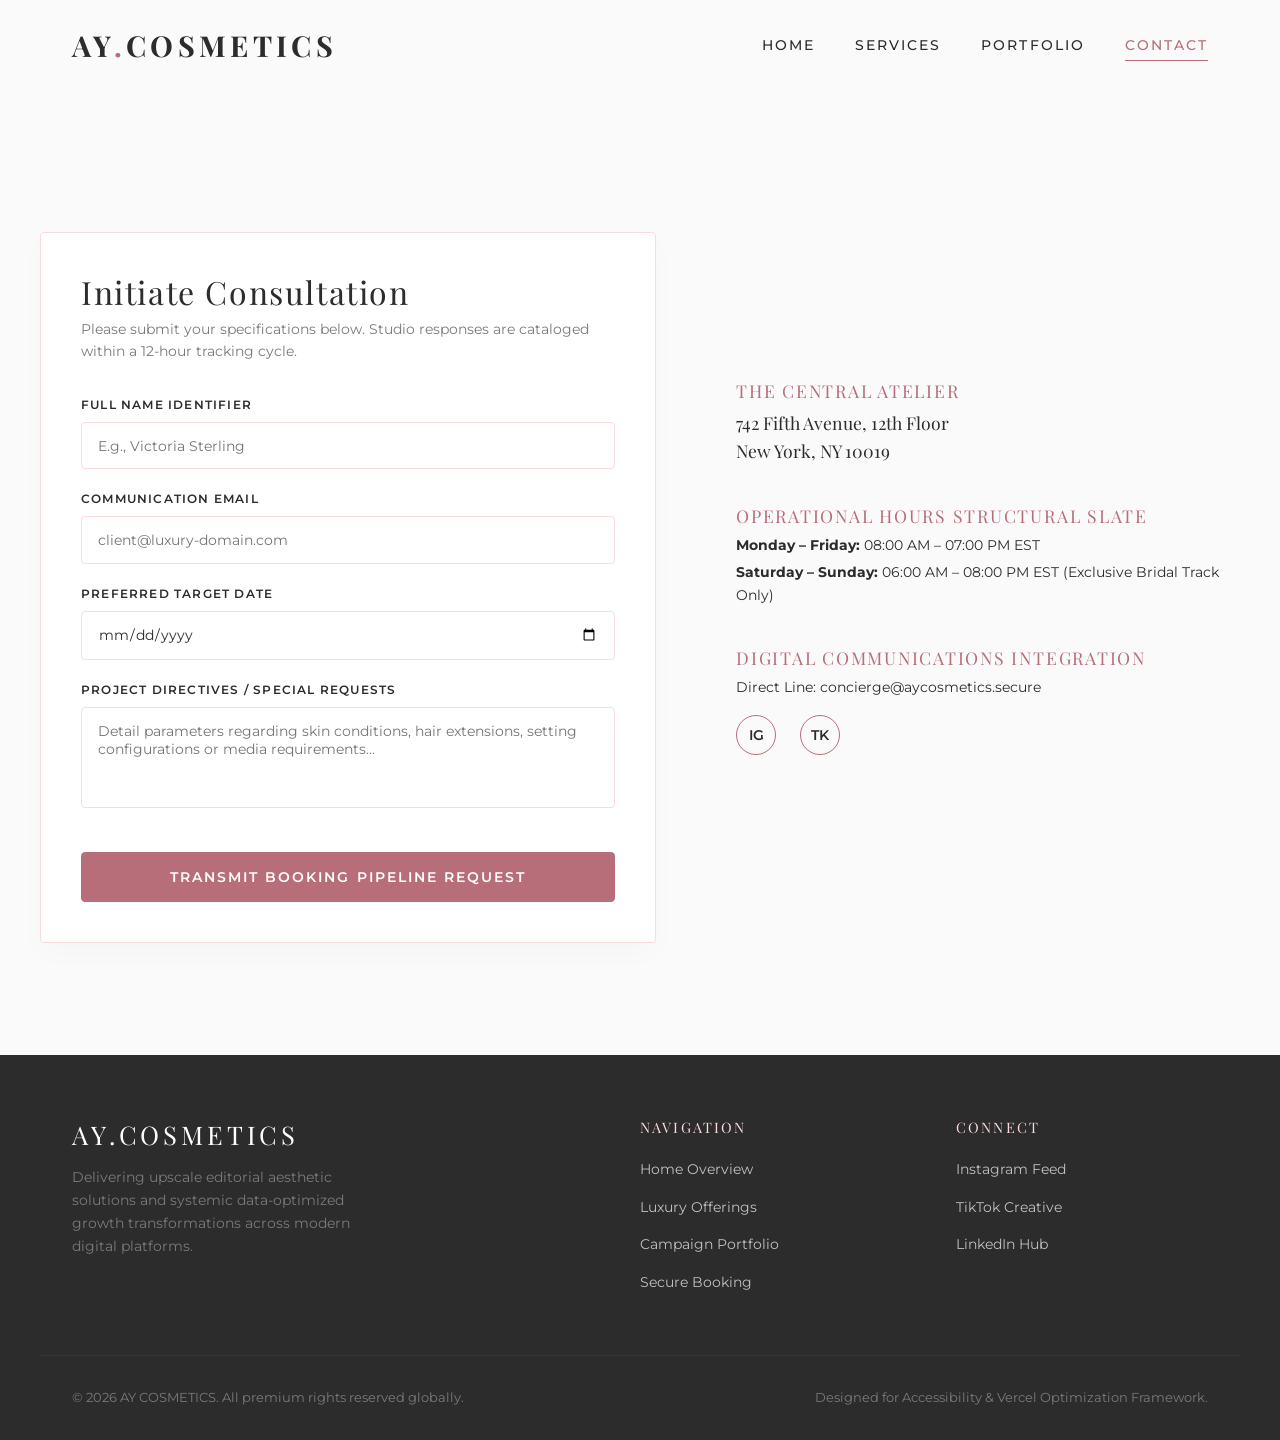
==== contact.html @ 00020fd4 "Add files via upload" ====
<!DOCTYPE html>
<html lang="en">
<head>
    <meta charset="UTF-8">
    <meta name="viewport" content="width=device-width, initial-scale=1.0">
    <title>Secure Luxury Studio Booking | Contact AY COSMETICS</title>
    <meta name="description" content="Connect directly with our luxury consultation office. Instant response processing for upscale B2C booking schedules, maps, and studio operations.">
    
    <link rel="preconnect" href="https://fonts.googleapis.com">
    <link rel="preconnect" href="https://fonts.gstatic.com" crossorigin>
    <link href="https://fonts.googleapis.com/css2?family=Montserrat:wght@400;500;600&family=Playfair+Display:ital,wght@0,400;0,700;1,400&display=swap" rel="stylesheet">
    
    <link rel="stylesheet" href="style.css">
</head>
<body>

    <header>
        <div class="container nav-container">
            <a href="index.html" class="logo">AY<span>.</span>COSMETICS</a>
            <nav aria-label="Main Navigation Route Engine">
                <ul class="nav-menu">
                    <li><a href="index.html" class="nav-link">Home</a></li>
                    <li><a href="services.html" class="nav-link">Services</a></li>
                    <li><a href="portfolio.html" class="nav-link">Portfolio</a></li>
                    <li><a href="contact.html" class="nav-link active">Contact</a></li>
                </ul>
            </nav>
            <button class="hamburger" aria-label="Toggle Mobile Menu Navigation" aria-expanded="false">
                <span class="bar"></span>
                <span class="bar"></span>
                <span class="bar"></span>
            </button>
        </div>
    </header>

    <main style="padding-top: 120px;">
        <section class="section-padding container">
            <div class="contact-grid reveal">
                
                <div class="hero-form-container" style="box-shadow: 0 10px 30px rgba(0,0,0,0.02); border: 1px solid var(--primary-blush);">
                    <h1 class="section-title" style="font-size: 2rem; margin-bottom: 0.5rem;">Initiate Consultation</h1>
                    <p style="font-size: 0.85rem; color: var(--gray-muted); margin-bottom: 2rem;">Please submit your specifications below. Studio responses are cataloged within a 12-hour tracking cycle.</p>
                    
                    <form action="#" method="POST" autocomplete="on">
                        <div class="form-group">
                            <label for="contact-name">Full Name Identifier</label>
                            <input type="text" id="contact-name" name="name" class="form-control" placeholder="E.g., Victoria Sterling" required>
                        </div>
                        <div class="form-group">
                            <label for="contact-email">Communication Email</label>
                            <input type="email" id="contact-email" name="email" class="form-control" placeholder="client@luxury-domain.com" required>
                        </div>
                        <div class="form-group">
                            <label for="contact-date">Preferred Target Date</label>
                            <input type="date" id="contact-date" name="target_date" class="form-control" required>
                        </div>
                        <div class="form-group">
                            <label for="contact-notes">Project Directives / Special Requests</label>
                            <textarea id="contact-notes" name="notes" class="form-control" rows="4" placeholder="Detail parameters regarding skin conditions, hair extensions, setting configurations or media requirements..." style="resize: none;"></textarea>
                        </div>
                        <button type="submit" class="btn btn-primary" style="width: 100%; margin-top: 1rem;">Transmit Booking Pipeline Request</button>
                    </form>
                </div>

                <div style="display: flex; flex-direction: column; justify-content: center;">
                    <div class="info-block">
                        <h3>The Central Atelier</h3>
                        <p style="font-size: 1.1rem; font-family: var(--font-primary);">742 Fifth Avenue, 12th Floor<br>New York, NY 10019</p>
                    </div>
                    
                    <div class="info-block">
                        <h3>Operational Hours Structural Slate</h3>
                        <p style="font-size: 0.9rem; margin-bottom: 0.25rem;"><strong>Monday – Friday:</strong> 08:00 AM – 07:00 PM EST</p>
                        <p style="font-size: 0.9rem;"><strong>Saturday – Sunday:</strong> 06:00 AM – 08:00 PM EST (Exclusive Bridal Track Only)</p>
                    </div>

                    <div class="info-block">
                        <h3>Digital Communications Integration</h3>
                        <p style="font-size: 0.9rem; margin-bottom: 0.5rem;">Direct Line: concierge@aycosmetics.secure</p>
                        <div class="social-links">
                            <a href="#" class="social-icon" aria-label="Follow AY Cosmetics Studio Work on Instagram">IG</a>
                            <a href="#" class="social-icon" aria-label="View AY Cosmetics Viral Video Guides on TikTok">TK</a>
                        </div>
                    </div>
                </div>

            </div>
        </section>
    </main>

    <footer>
        <div class="container footer-grid">
            <div class="footer-brand">
                <h2>AY<span>.</span>COSMETICS</h2>
                <p>Delivering upscale editorial aesthetic solutions and systemic data-optimized growth transformations across modern digital platforms.</p>
            </div>
            <div class="footer-links">
                <h4>Navigation</h4>
                <ul>
                    <li><a href="index.html">Home Overview</a></li>
                    <li><a href="services.html">Luxury Offerings</a></li>
                    <li><a href="portfolio.html">Campaign Portfolio</a></li>
                    <li><a href="contact.html">Secure Booking</a></li>
                </ul>
            </div>
            <div class="footer-links">
                <h4>Connect</h4>
                <ul>
                    <li><a href="#">Instagram Feed</a></li>
                    <li><a href="#">TikTok Creative</a></li>
                    <li><a href="#">LinkedIn Hub</a></li>
                </ul>
            </div>
        </div>
        <div class="container footer-bottom">
            <p>&copy; 2026 AY COSMETICS. All premium rights reserved globally.</p>
            <p>Designed for Accessibility &amp; Vercel Optimization Framework.</p>
        </div>
    </footer>

    <script src="script.js"></script>
</body>
</html>
---- style.css ----
/* ==========================================================================
   AY COSMETICS - UNIVERSAL MODERN COMPONENT STYLESHEET
   ========================================================================== */

:root {
    --primary-blush: #FADADD;
    --accent-rose-gold: #B76E79;
    --accent-rose-dark: #9E5661;
    --dark-charcoal: #2C2C2C;
    --off-white: #FAFAFA;
    --pure-white: #FFFFFF;
    --gray-light: #F0F0F0;
    --gray-muted: #7A7A7A;
    --font-primary: 'Playfair Display', Georgia, serif;
    --font-secondary: 'Montserrat', sans-serif;
    --transition-smooth: all 0.4s cubic-bezier(0.16, 1, 0.3, 1);
    --border-radius: 4px;
    --max-width: 1200px;
}

/* Base Resets */
* {
    margin: 0;
    padding: 0;
    box-sizing: border-box;
}

html {
    scroll-behavior: smooth;
    font-size: 16px;
}

body {
    background-color: var(--off-white);
    color: var(--dark-charcoal);
    font-family: var(--font-secondary);
    line-height: 1.6;
    overflow-x: hidden;
}

h1, h2, h3, h4 {
    font-family: var(--font-primary);
    font-weight: 400;
    letter-spacing: 0.05em;
    line-height: 1.2;
}

a {
    text-decoration: none;
    color: inherit;
    transition: var(--transition-smooth);
}

img {
    max-width: 100%;
    display: block;
}

/* Layout Utilities */
.container {
    width: 100%;
    max-width: var(--max-width);
    margin: 0 auto;
    padding: 0 2rem;
}

.section-padding {
    padding: 7rem 0;
}

.text-center {
    text-align: center;
}

.section-title {
    font-size: 2.5rem;
    margin-bottom: 1rem;
    position: relative;
    display: inline-block;
}

.section-subtitle {
    font-family: var(--font-secondary);
    font-size: 0.9rem;
    text-transform: uppercase;
    letter-spacing: 0.2em;
    color: var(--accent-rose-gold);
    margin-bottom: 3rem;
}

/* Header & Navigation */
header {
    position: fixed;
    top: 0;
    left: 0;
    width: 100%;
    background-color: transparent;
    z-index: 1000;
    transition: var(--transition-smooth);
    border-bottom: 1px solid transparent;
}

header.sticky {
    background-color: rgba(250, 250, 250, 0.95);
    backdrop-filter: blur(10px);
    border-bottom: 1px solid rgba(183, 110, 121, 0.15);
    box-shadow: 0 4px 30px rgba(0, 0, 0, 0.02);
}

.nav-container {
    display: flex;
    justify-content: space-between;
    align-items: center;
    height: 90px;
    transition: var(--transition-smooth);
}

header.sticky .nav-container {
    height: 70px;
}

.logo {
    font-family: var(--font-primary);
    font-size: 1.8rem;
    letter-spacing: 0.15em;
    font-weight: 700;
    color: var(--dark-charcoal);
}

.logo span {
    color: var(--accent-rose-gold);
}

.nav-menu {
    display: flex;
    list-style: none;
    gap: 2.5rem;
}

.nav-link {
    font-size: 0.85rem;
    font-weight: 500;
    text-transform: uppercase;
    letter-spacing: 0.15em;
    position: relative;
    padding: 0.5rem 0;
}

.nav-link::after {
    content: '';
    position: absolute;
    bottom: 0;
    left: 0;
    width: 0;
    height: 1px;
    background-color: var(--accent-rose-gold);
    transition: var(--transition-smooth);
}

.nav-link:hover::after,
.nav-link.active::after {
    width: 100%;
}

.nav-link.active {
    color: var(--accent-rose-gold);
}

.hamburger {
    display: none;
    cursor: pointer;
    background: none;
    border: none;
    padding: 0.5rem;
}

.bar {
    display: block;
    width: 25px;
    height: 2px;
    margin: 5px auto;
    background-color: var(--dark-charcoal);
    transition: var(--transition-smooth);
}

/* UI Components & Buttons */
.btn {
    display: inline-flex;
    align-items: center;
    justify-content: center;
    padding: 1rem 2rem;
    font-family: var(--font-secondary);
    font-size: 0.85rem;
    font-weight: 600;
    text-transform: uppercase;
    letter-spacing: 0.15em;
    border-radius: var(--border-radius);
    transition: var(--transition-smooth);
    cursor: pointer;
}

.btn-primary {
    background-color: var(--accent-rose-gold);
    color: var(--pure-white);
    border: 1px solid var(--accent-rose-gold);
}

.btn-primary:hover {
    background-color: var(--accent-rose-dark);
    border-color: var(--accent-rose-dark);
    transform: translateY(-2px);
}

.btn-secondary {
    background-color: transparent;
    color: var(--dark-charcoal);
    border: 1px solid var(--dark-charcoal);
}

.btn-secondary:hover {
    background-color: var(--dark-charcoal);
    color: var(--pure-white);
    transform: translateY(-2px);
}

/* Inline Lead Forms */
.form-group {
    margin-bottom: 1.25rem;
    text-align: left;
}

.form-group label {
    display: block;
    font-size: 0.75rem;
    font-weight: 600;
    text-transform: uppercase;
    letter-spacing: 0.1em;
    margin-bottom: 0.5rem;
    color: var(--dark-charcoal);
}

.form-control {
    width: 100%;
    padding: 0.85rem 1rem;
    font-family: var(--font-secondary);
    font-size: 0.9rem;
    background-color: var(--pure-white);
    border: 1px solid var(--primary-blush);
    border-radius: var(--border-radius);
    color: var(--dark-charcoal);
    transition: var(--transition-smooth);
}

.form-control:focus {
    outline: none;
    border-color: var(--accent-rose-gold);
    box-shadow: 0 0 0 3px rgba(183, 110, 121, 0.1);
}

select.form-control {
    appearance: none;
    background-image: url("data:image/svg+xml;utf8,<svg xmlns='http://www.w3.org/2000/svg' width='10' height='6' viewBox='0 0 10 6'><path fill='%232C2C2C' d='M0 0l5 5 5-5z'/></svg>");
    background-repeat: no-repeat;
    background-position: right 1rem center;
    background-size: 10px;
}

/* Hero Section */
.hero {
    min-height: 100vh;
    display: flex;
    align-items: center;
    padding-top: 120px;
    background: linear-gradient(135deg, #FFF5F6 0%, #FAFAFA 100%);
    position: relative;
}

.hero-grid {
    display: grid;
    grid-template-columns: 1.2fr 0.8fr;
    gap: 4rem;
    align-items: center;
}

.hero-content h1 {
    font-size: 3.8rem;
    margin-bottom: 1.5rem;
    color: var(--dark-charcoal);
}

.hero-content p {
    font-size: 1.1rem;
    color: var(--gray-muted);
    margin-bottom: 2.5rem;
    max-width: 540px;
}

.hero-ctas {
    display: flex;
    gap: 1rem;
}

.hero-form-container {
    background-color: var(--pure-white);
    padding: 2.5rem;
    border-radius: var(--border-radius);
    box-shadow: 0 20px 40px rgba(0, 0, 0, 0.03);
    border: 1px solid rgba(250, 218, 221, 0.6);
}

.hero-form-container h3 {
    font-size: 1.4rem;
    margin-bottom: 0.5rem;
}

.hero-form-container p {
    font-size: 0.85rem;
    color: var(--gray-muted);
    margin-bottom: 1.5rem;
}

/* Grids & Cards Setup */
.grid-3 {
    display: grid;
    grid-template-columns: repeat(3, 1fr);
    gap: 2.5rem;
}

.card {
    background-color: var(--pure-white);
    border-radius: var(--border-radius);
    border: 1px solid rgba(183, 110, 121, 0.1);
    overflow: hidden;
    transition: var(--transition-smooth);
}

.card:hover {
    transform: translateY(-5px);
    box-shadow: 0 15px 30px rgba(183, 110, 121, 0.08);
}

/* Features/Why Choose Us Component */
.feature-card {
    padding: 3rem 2rem;
    text-align: center;
}

.feature-icon-box {
    width: 60px;
    height: 60px;
    background-color: var(--primary-blush);
    color: var(--accent-rose-gold);
    border-radius: 50%;
    display: flex;
    align-items: center;
    justify-content: center;
    margin: 0 auto 1.5rem auto;
    font-size: 1.5rem;
    font-weight: bold;
}

.feature-card h3 {
    font-size: 1.25rem;
    margin-bottom: 1rem;
}

.feature-card p {
    font-size: 0.9rem;
    color: var(--gray-muted);
}

/* Portfolio & Campaign Cards */
.portfolio-intro {
    display: grid;
    grid-template-columns: 0.8fr 1.2fr;
    gap: 4rem;
    align-items: center;
    margin-bottom: 6rem;
}

.profile-img-placeholder {
    width: 100%;
    aspect-ratio: 4/5;
    background-color: var(--primary-blush);
    border-radius: var(--border-radius);
    position: relative;
    overflow: hidden;
    display: flex;
    align-items: center;
    justify-content: center;
}

.profile-img-placeholder::before {
    content: 'AY';
    font-family: var(--font-primary);
    font-size: 5rem;
    color: rgba(183, 110, 121, 0.25);
    font-weight: 700;
}

.bio-text h3 {
    font-size: 1.8rem;
    color: var(--accent-rose-gold);
    margin-bottom: 1rem;
}

.bio-text p {
    margin-bottom: 1.5rem;
    color: var(--dark-charcoal);
}

.skills-badge-container {
    display: flex;
    flex-wrap: wrap;
    gap: 0.75rem;
}

.skill-badge {
    background-color: var(--pure-white);
    border: 1px solid var(--primary-blush);
    padding: 0.5rem 1.25rem;
    font-size: 0.8rem;
    font-weight: 500;
    border-radius: 30px;
    transition: var(--transition-smooth);
}

.skill-badge:hover {
    background-color: var(--primary-blush);
    color: var(--dark-charcoal);
}

.campaign-screenshot-box {
    width: 100%;
    aspect-ratio: 16/10;
    background-color: #EAEAEA;
    display: flex;
    align-items: center;
    justify-content: center;
    font-family: var(--font-primary);
    font-style: italic;
    color: var(--gray-muted);
    border-bottom: 1px solid rgba(183, 110, 121, 0.1);
}

.campaign-body {
    padding: 2rem;
}

.campaign-body h3 {
    font-size: 1.3rem;
    margin-bottom: 0.5rem;
}

.campaign-strategy {
    font-size: 0.85rem;
    color: var(--gray-muted);
    margin-bottom: 1.5rem;
    min-height: 60px;
}

.metrics-row {
    display: grid;
    grid-template-columns: repeat(3, 1fr);
    gap: 0.5rem;
    background-color: var(--off-white);
    padding: 1rem;
    border-radius: var(--border-radius);
    text-center: center;
}

.metric-item .metric-val {
    display: block;
    font-size: 1.1rem;
    font-weight: 700;
    color: var(--accent-rose-gold);
}

.metric-item .metric-label {
    display: block;
    font-size: 0.65rem;
    text-transform: uppercase;
    letter-spacing: 0.05em;
    color: var(--gray-muted);
}

/* Services Page Elements */
.service-header {
    background-color: var(--primary-blush);
    padding: 3rem;
    text-align: center;
}

.service-price {
    font-family: var(--font-primary);
    font-size: 1.8rem;
    color: var(--accent-rose-gold);
    margin: 1rem 0;
}

.service-duration {
    font-size: 0.8rem;
    text-transform: uppercase;
    letter-spacing: 0.1em;
    color: var(--gray-muted);
    margin-bottom: 1.5rem;
    display: block;
}

.service-features {
    list-style: none;
    margin-bottom: 2rem;
    text-align: left;
}

.service-features li {
    font-size: 0.9rem;
    padding: 0.5rem 0;
    border-bottom: 1px solid var(--gray-light);
    display: flex;
    justify-content: space-between;
}

/* Contact Page Layout */
.contact-grid {
    display: grid;
    grid-template-columns: 1.1fr 0.9fr;
    gap: 5rem;
}

.info-block {
    margin-bottom: 2.5rem;
}

.info-block h3 {
    font-size: 1.1rem;
    text-transform: uppercase;
    letter-spacing: 0.1em;
    color: var(--accent-rose-gold);
    margin-bottom: 0.5rem;
}

.social-links {
    display: flex;
    gap: 1.5rem;
    margin-top: 1rem;
}

.social-icon {
    width: 40px;
    height: 40px;
    border-radius: 50%;
    border: 1px solid var(--accent-rose-gold);
    display: flex;
    align-items: center;
    justify-content: center;
    font-size: 0.85rem;
    font-weight: 600;
}

.social-icon:hover {
    background-color: var(--accent-rose-gold);
    color: var(--pure-white);
}

/* Footer Section */
footer {
    background-color: var(--dark-charcoal);
    color: var(--pure-white);
    padding: 4rem 0 2rem 0;
}

.footer-grid {
    display: grid;
    grid-template-columns: 1.5fr repeat(2, 0.75fr);
    gap: 4rem;
    margin-bottom: 3rem;
}

.footer-brand h2 {
    font-size: 1.6rem;
    letter-spacing: 0.15em;
    margin-bottom: 1rem;
}

.footer-brand p {
    color: var(--gray-muted);
    font-size: 0.9rem;
    max-width: 320px;
}

.footer-links h4 {
    font-size: 0.9rem;
    text-transform: uppercase;
    letter-spacing: 0.15em;
    margin-bottom: 1.25rem;
    color: var(--primary-blush);
}

.footer-links ul {
    list-style: none;
}

.footer-links li {
    margin-bottom: 0.75rem;
}

.footer-links a {
    font-size: 0.85rem;
    color: #C0C0C0;
}

.footer-links a:hover {
    color: var(--primary-blush);
}

.footer-bottom {
    border-top: 1px solid rgba(255, 255, 255, 0.05);
    padding-top: 2rem;
    display: flex;
    justify-content: space-between;
    align-items: center;
    font-size: 0.8rem;
    color: var(--gray-muted);
}

/* Animations Trigger Classes */
.reveal {
    opacity: 0;
    transform: translateY(30px);
    transition: opacity 0.8s ease, transform 0.8s ease;
}

.reveal.visible {
    opacity: 1;
    transform: translateY(0);
}

/* Responsive Breakpoints */
@media (max-width: 1024px) {
    .hero-grid, .portfolio-intro, .contact-grid {
        grid-template-columns: 1fr;
        gap: 4rem;
    }
    .grid-3 {
        grid-template-columns: repeat(2, 1fr);
    }
    .hero {
        padding-top: 140px;
        text-align: center;
    }
    .hero-content p {
        margin: 0 auto 2.5rem auto;
    }
    .hero-ctas {
        justify-content: center;
    }
}

@media (max-width: 768px) {
    .grid-3 {
        grid-template-columns: 1fr;
    }
    .nav-menu {
        position: fixed;
        left: -100%;
        top: 90px;
        flex-direction: column;
        background-color: var(--pure-white);
        width: 100%;
        text-align: center;
        gap: 1.5rem;
        padding: 3rem 0;
        box-shadow: 0 10px 20px rgba(0,0,0,0.05);
        transition: 0.4s;
    }
    header.sticky .nav-menu {
        top: 70px;
    }
    .nav-menu.active {
        left: 0;
    }
    .hamburger {
        display: block;
    }
    .hamburger.active .bar:nth-child(2) { opacity: 0; }
    .hamburger.active .bar:nth-child(1) { transform: translateY(7px) rotate(45deg); }
    .hamburger.active .bar:nth-child(3) { transform: translateY(-7px) rotate(-45deg); }
    
    .hero-content h1 { font-size: 2.5rem; }
    .section-title { font-size: 2rem; }
    .footer-grid { grid-template-columns: 1fr; gap: 2.5rem; }
}
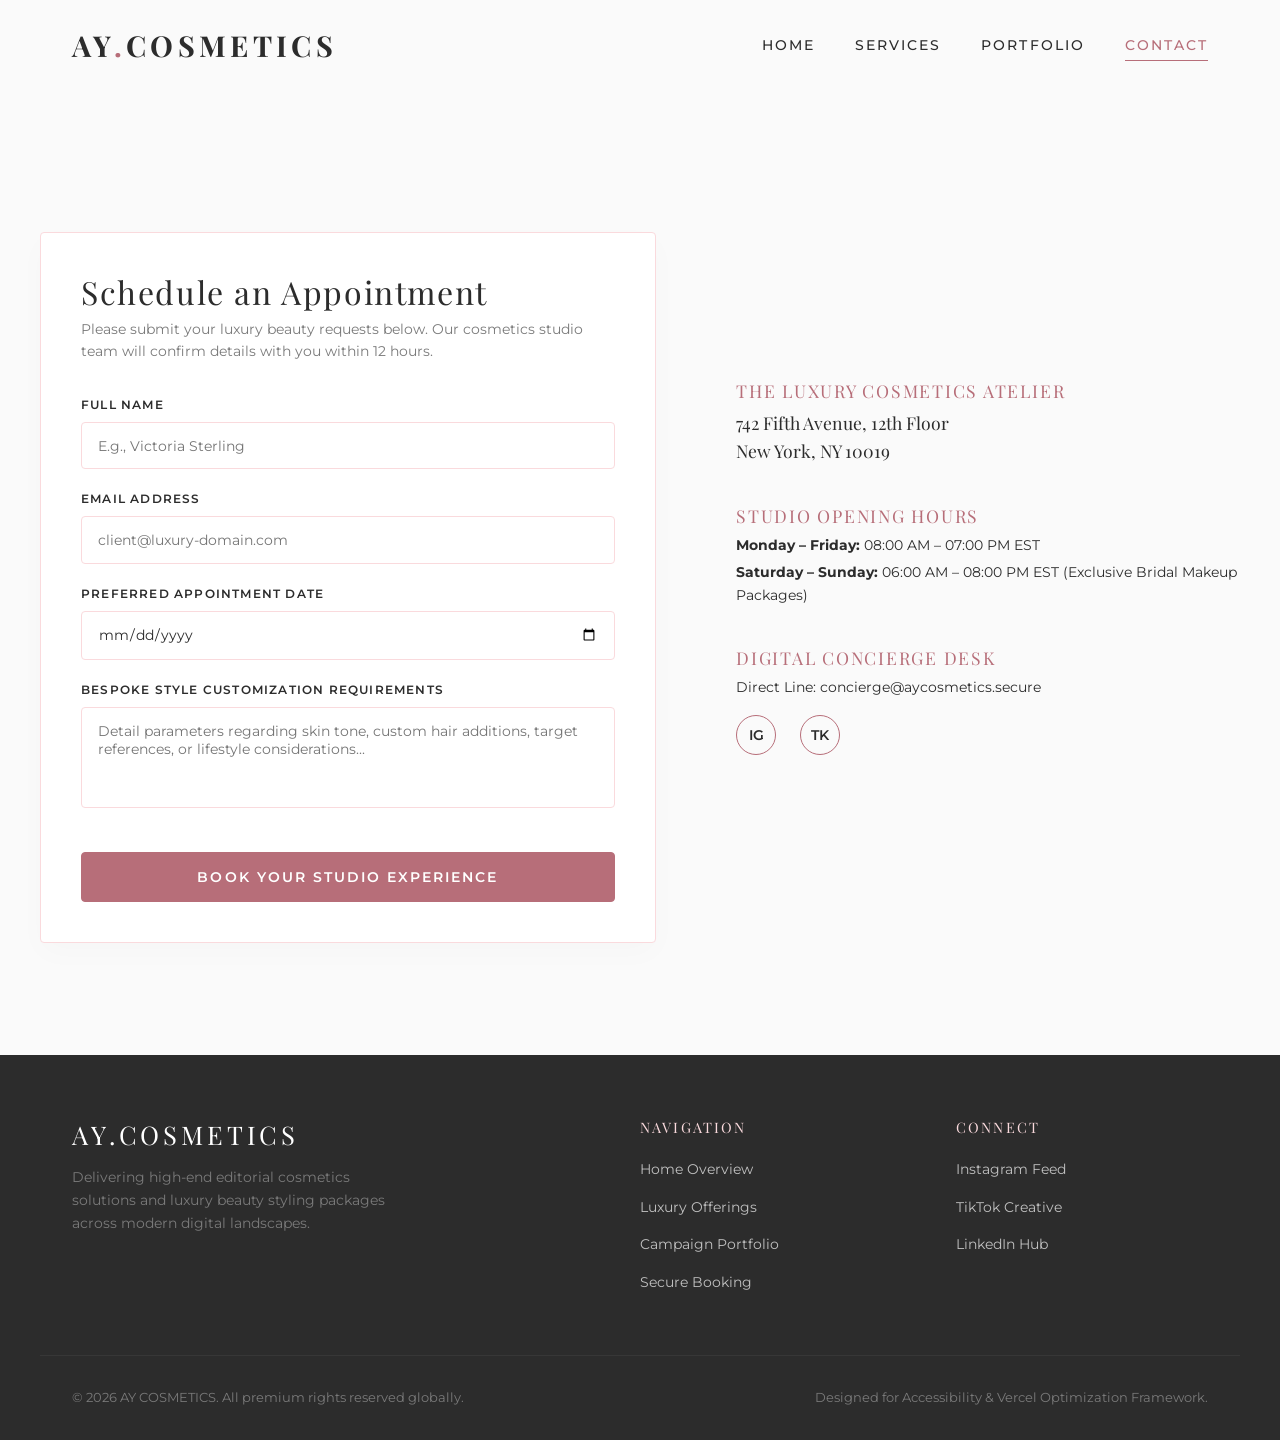
==== commit c6972b8a: "Update contact.html" ====
--- a/contact.html
+++ b/contact.html
@@ -3,8 +3,8 @@
 <head>
     <meta charset="UTF-8">
     <meta name="viewport" content="width=device-width, initial-scale=1.0">
-    <title>Secure Luxury Studio Booking | Contact AY COSMETICS</title>
-    <meta name="description" content="Connect directly with our luxury consultation office. Instant response processing for upscale B2C booking schedules, maps, and studio operations.">
+    <title>Book Premium Cosmetics Appointments | Contact AY COSMETICS</title>
+    <meta name="description" content="Connect directly with our luxury beauty studio consultation desk. Schedule upscale bridal makeup packages, event cosmetics, and professional masterclasses.">
     
     <link rel="preconnect" href="https://fonts.googleapis.com">
     <link rel="preconnect" href="https://fonts.gstatic.com" crossorigin>
@@ -17,7 +17,7 @@
     <header>
         <div class="container nav-container">
             <a href="index.html" class="logo">AY<span>.</span>COSMETICS</a>
-            <nav aria-label="Main Navigation Route Engine">
+            <nav aria-label="Main Website Menu">
                 <ul class="nav-menu">
                     <li><a href="index.html" class="nav-link">Home</a></li>
                     <li><a href="services.html" class="nav-link">Services</a></li>
@@ -25,7 +25,7 @@
                     <li><a href="contact.html" class="nav-link active">Contact</a></li>
                 </ul>
             </nav>
-            <button class="hamburger" aria-label="Toggle Mobile Menu Navigation" aria-expanded="false">
+            <button class="hamburger" aria-label="Toggle Navigation Control" aria-expanded="false">
                 <span class="bar"></span>
                 <span class="bar"></span>
                 <span class="bar"></span>
@@ -38,48 +38,48 @@
             <div class="contact-grid reveal">
                 
                 <div class="hero-form-container" style="box-shadow: 0 10px 30px rgba(0,0,0,0.02); border: 1px solid var(--primary-blush);">
-                    <h1 class="section-title" style="font-size: 2rem; margin-bottom: 0.5rem;">Initiate Consultation</h1>
-                    <p style="font-size: 0.85rem; color: var(--gray-muted); margin-bottom: 2rem;">Please submit your specifications below. Studio responses are cataloged within a 12-hour tracking cycle.</p>
+                    <h1 class="section-title" style="font-size: 2rem; margin-bottom: 0.5rem;">Schedule an Appointment</h1>
+                    <p style="font-size: 0.85rem; color: var(--gray-muted); margin-bottom: 2rem;">Please submit your luxury beauty requests below. Our cosmetics studio team will confirm details with you within 12 hours.</p>
                     
                     <form action="#" method="POST" autocomplete="on">
                         <div class="form-group">
-                            <label for="contact-name">Full Name Identifier</label>
+                            <label for="contact-name">Full Name</label>
                             <input type="text" id="contact-name" name="name" class="form-control" placeholder="E.g., Victoria Sterling" required>
                         </div>
                         <div class="form-group">
-                            <label for="contact-email">Communication Email</label>
+                            <label for="contact-email">Email Address</label>
                             <input type="email" id="contact-email" name="email" class="form-control" placeholder="client@luxury-domain.com" required>
                         </div>
                         <div class="form-group">
-                            <label for="contact-date">Preferred Target Date</label>
+                            <label for="contact-date">Preferred Appointment Date</label>
                             <input type="date" id="contact-date" name="target_date" class="form-control" required>
                         </div>
                         <div class="form-group">
-                            <label for="contact-notes">Project Directives / Special Requests</label>
-                            <textarea id="contact-notes" name="notes" class="form-control" rows="4" placeholder="Detail parameters regarding skin conditions, hair extensions, setting configurations or media requirements..." style="resize: none;"></textarea>
+                            <label for="contact-notes">Bespoke Style Customization Requirements</label>
+                            <textarea id="contact-notes" name="notes" class="form-control" rows="4" placeholder="Detail parameters regarding skin tone, custom hair additions, target references, or lifestyle considerations..." style="resize: none;"></textarea>
                         </div>
-                        <button type="submit" class="btn btn-primary" style="width: 100%; margin-top: 1rem;">Transmit Booking Pipeline Request</button>
+                        <button type="submit" class="btn btn-primary" style="width: 100%; margin-top: 1rem;">Book Your Studio Experience</button>
                     </form>
                 </div>
 
                 <div style="display: flex; flex-direction: column; justify-content: center;">
                     <div class="info-block">
-                        <h3>The Central Atelier</h3>
+                        <h3>The Luxury Cosmetics Atelier</h3>
                         <p style="font-size: 1.1rem; font-family: var(--font-primary);">742 Fifth Avenue, 12th Floor<br>New York, NY 10019</p>
                     </div>
                     
                     <div class="info-block">
-                        <h3>Operational Hours Structural Slate</h3>
+                        <h3>Studio Opening Hours</h3>
                         <p style="font-size: 0.9rem; margin-bottom: 0.25rem;"><strong>Monday – Friday:</strong> 08:00 AM – 07:00 PM EST</p>
-                        <p style="font-size: 0.9rem;"><strong>Saturday – Sunday:</strong> 06:00 AM – 08:00 PM EST (Exclusive Bridal Track Only)</p>
+                        <p style="font-size: 0.9rem;"><strong>Saturday – Sunday:</strong> 06:00 AM – 08:00 PM EST (Exclusive Bridal Makeup Packages)</p>
                     </div>
 
                     <div class="info-block">
-                        <h3>Digital Communications Integration</h3>
+                        <h3>Digital Concierge Desk</h3>
                         <p style="font-size: 0.9rem; margin-bottom: 0.5rem;">Direct Line: concierge@aycosmetics.secure</p>
                         <div class="social-links">
-                            <a href="#" class="social-icon" aria-label="Follow AY Cosmetics Studio Work on Instagram">IG</a>
-                            <a href="#" class="social-icon" aria-label="View AY Cosmetics Viral Video Guides on TikTok">TK</a>
+                            <a href="#" class="social-icon" aria-label="Follow AY Cosmetics Studio Looks on Instagram">IG</a>
+                            <a href="#" class="social-icon" aria-label="View AY Cosmetics Makeup Tutorials on TikTok">TK</a>
                         </div>
                     </div>
                 </div>
@@ -92,7 +92,7 @@
         <div class="container footer-grid">
             <div class="footer-brand">
                 <h2>AY<span>.</span>COSMETICS</h2>
-                <p>Delivering upscale editorial aesthetic solutions and systemic data-optimized growth transformations across modern digital platforms.</p>
+                <p>Delivering high-end editorial cosmetics solutions and luxury beauty styling packages across modern digital landscapes.</p>
             </div>
             <div class="footer-links">
                 <h4>Navigation</h4>
@@ -120,4 +120,4 @@
 
     <script src="script.js"></script>
 </body>
-</html>+</html>
